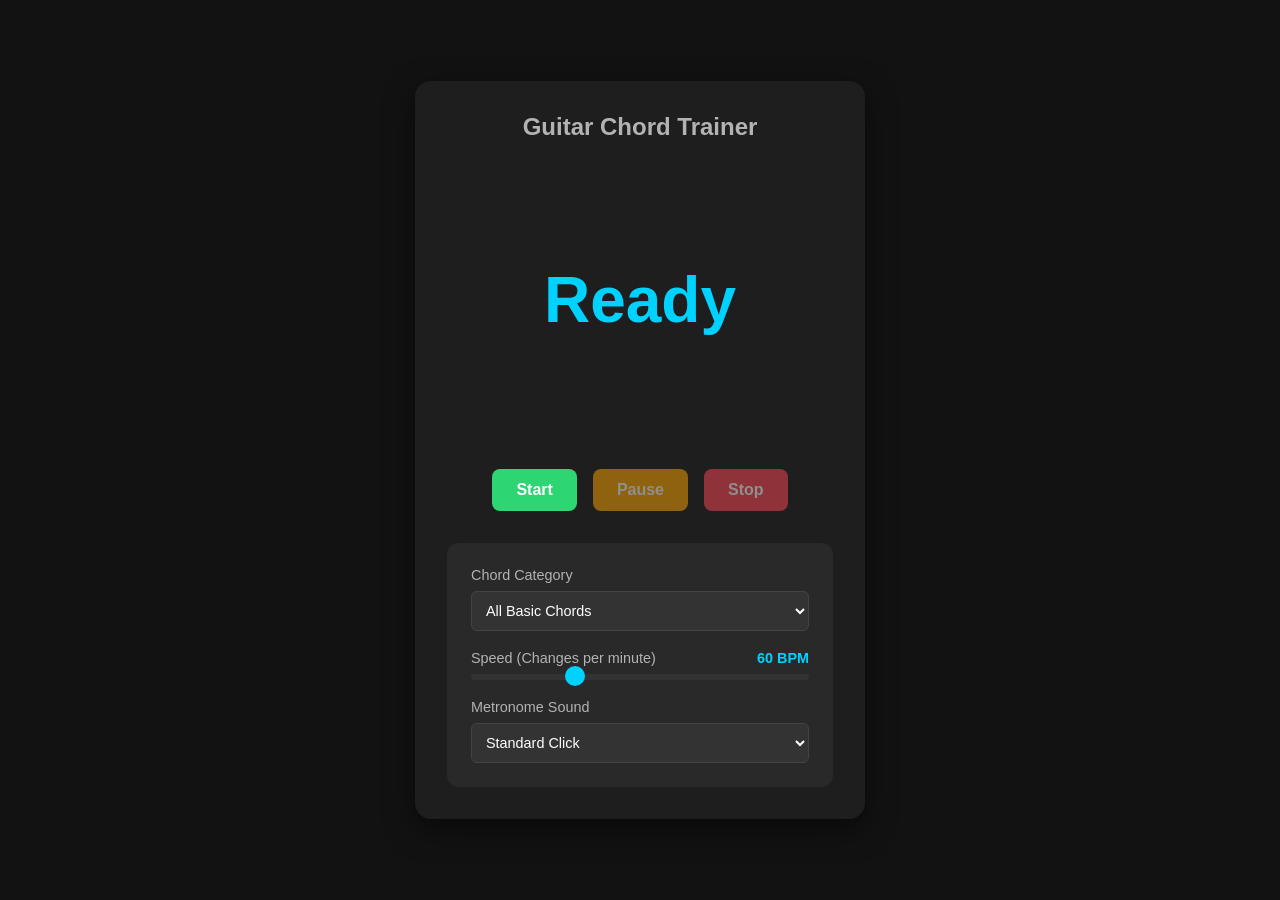
==== index.html @ adf0e7cd "Rename indext.html to index.html" ====
<!DOCTYPE html>
<html lang="en">
<head>
    <meta charset="UTF-8">
    <meta name="viewport" content="width=device-width, initial-scale=1.0">
    <title>Guitar Chord Trainer</title>
    <style>
        :root {
            --bg-color: #121212;
            --card-bg: #1e1e1e;
            --text-main: #ffffff;
            --text-muted: #b3b3b3;
            --accent: #00d2ff;
            --accent-hover: #00a8cc;
            --danger: #ff4757;
            --success: #2ed573;
            --group-header: #888888;
        }

        * {
            box-sizing: border-box;
            margin: 0;
            padding: 0;
            font-family: 'Segoe UI', Roboto, Helvetica, Arial, sans-serif;
        }

        body {
            background-color: var(--bg-color);
            color: var(--text-main);
            display: flex;
            flex-direction: column;
            align-items: center;
            justify-content: center;
            min-height: 100vh;
        }

        .container {
            background-color: var(--card-bg);
            padding: 2rem;
            border-radius: 16px;
            box-shadow: 0 10px 30px rgba(0, 0, 0, 0.5);
            width: 90%;
            max-width: 450px;
            text-align: center;
        }

        h1 {
            font-size: 1.5rem;
            color: var(--text-muted);
            margin-bottom: 1.5rem;
        }

        .chord-display {
            min-height: 280px;
            display: flex;
            flex-direction: column;
            align-items: center;
            justify-content: center;
            margin-bottom: 1.5rem;
        }

        #chord-name {
            font-size: 4rem;
            font-weight: bold;
            color: var(--accent);
            margin-bottom: 10px;
            min-height: 70px;
        }

        #chord-diagram svg {
            width: 150px;
            height: auto;
        }

        /* Pulse animation on beat */
        .pulse {
            animation: pulse-animation 0.2s ease-out;
        }

        @keyframes pulse-animation {
            0% { transform: scale(1); }
            50% { transform: scale(1.05); }
            100% { transform: scale(1); }
        }

        .controls {
            display: flex;
            gap: 1rem;
            justify-content: center;
            margin-bottom: 2rem;
        }

        button {
            border: none;
            padding: 12px 24px;
            border-radius: 8px;
            font-size: 1rem;
            font-weight: 600;
            cursor: pointer;
            transition: all 0.2s ease;
            color: white;
        }

        #btn-start { background-color: var(--success); }
        #btn-start:hover { background-color: #26b360; }
        
        #btn-pause { background-color: #ffa502; }
        #btn-pause:hover { background-color: #e59400; }
        
        #btn-stop { background-color: var(--danger); }
        #btn-stop:hover { background-color: #e03e4d; }

        button:disabled {
            opacity: 0.5;
            cursor: not-allowed;
        }

        .settings {
            display: flex;
            flex-direction: column;
            gap: 1.2rem;
            background: rgba(255, 255, 255, 0.05);
            padding: 1.5rem;
            border-radius: 12px;
        }

        .setting-group {
            display: flex;
            flex-direction: column;
            gap: 0.5rem;
            text-align: left;
        }

        label {
            font-size: 0.9rem;
            color: var(--text-muted);
            display: flex;
            justify-content: space-between;
        }

        #bpm-val {
            color: var(--accent);
            font-weight: bold;
        }

        /* Modern Range Slider */
        input[type=range] {
            -webkit-appearance: none;
            width: 100%;
            background: transparent;
        }
        input[type=range]::-webkit-slider-thumb {
            -webkit-appearance: none;
            height: 20px;
            width: 20px;
            border-radius: 50%;
            background: var(--accent);
            cursor: pointer;
            margin-top: -8px;
        }
        input[type=range]::-webkit-slider-runnable-track {
            width: 100%;
            height: 6px;
            cursor: pointer;
            background: #333;
            border-radius: 3px;
        }

        select {
            padding: 10px;
            background-color: #333;
            color: white;
            border: 1px solid #444;
            border-radius: 6px;
            font-size: 0.9rem;
            outline: none;
            cursor: pointer;
        }
        select:focus {
            border-color: var(--accent);
        }
        
        optgroup {
            color: var(--group-header);
            font-style: normal;
            font-weight: bold;
        }
        option {
            color: white;
        }
    </style>
</head>
<body>

    <div class="container">
        <h1>Guitar Chord Trainer</h1>
        
        <div class="chord-display" id="display-area">
            <div id="chord-name">Ready</div>
            <div id="chord-diagram">
                <!-- SVG generated by JS goes here -->
            </div>
        </div>

        <div class="controls">
            <button id="btn-start">Start</button>
            <button id="btn-pause" disabled>Pause</button>
            <button id="btn-stop" disabled>Stop</button>
        </div>

        <div class="settings">
            
            <div class="setting-group">
                <label>Chord Category</label>
                <select id="category-select">
                    <optgroup label="Random Practice">
                        <option value="all">All Basic Chords</option>
                        <option value="major">Basic Major Chords</option>
                        <option value="minor">Basic Minor Chords</option>
                        <option value="seventh">Basic Minor Seventh</option>
                    </optgroup>
                    <optgroup label="Song Progressions (Sequential)">
                        <option value="prog_g_pop" data-seq="true">Pop 4-Chord (G - D - Em - C)</option>
                        <option value="prog_c_50s" data-seq="true">50s Ballad (C - Am - Dm - G)</option>
                        <option value="prog_a_rock" data-seq="true">Classic Rock (A - D - E)</option>
                        <option value="prog_em_alt" data-seq="true">Alt Rock (Em - C - G - D)</option>
                    </optgroup>
                </select>
            </div>

            <div class="setting-group">
                <label>
                    <span>Speed (Changes per minute)</span>
                    <span id="bpm-val">60 BPM</span>
                </label>
                <input type="range" id="bpm-slider" min="1" max="200" value="60">
            </div>
            
            <div class="setting-group">
                <label>Metronome Sound</label>
                <select id="sound-select">
                    <option value="click">Standard Click</option>
                    <option value="wood">Woodblock</option>
                    <option value="synth">Synth Beep</option>
                </select>
            </div>
        </div>
    </div>

    <script>
        // --- CHORD DICTIONARY & CATEGORIES ---
        // Format for each string: [Fret Number, Finger Number]
        const chordData = {
            "C":  [[-1,0], [3,3], [2,2], [0,0], [1,1], [0,0]],
            "D":  [[-1,0], [-1,0], [0,0], [2,1], [3,3], [2,2]],
            "E":  [[0,0], [2,2], [2,3], [1,1], [0,0], [0,0]],
            "G":  [[3,3], [2,2], [0,0], [0,0], [0,0], [3,4]],
            "A":  [[-1,0], [0,0], [2,1], [2,2], [2,3], [0,0]],
            
            "Dm": [[-1,0], [-1,0], [0,0], [2,2], [3,3], [1,1]],
            "Em": [[0,0], [2,2], [2,3], [0,0], [0,0], [0,0]],
            "Am": [[-1,0], [0,0], [2,2], [2,3], [1,1], [0,0]],
            
            "C7": [[-1,0], [3,3], [2,2], [3,4], [1,1], [0,0]],
            "D7": [[-1,0], [-1,0], [0,0], [2,2], [1,1], [2,3]],
            "E7": [[0,0], [2,2], [0,0], [1,1], [0,0], [0,0]],
            "G7": [[3,3], [2,2], [0,0], [0,0], [0,0], [1,1]],
            "A7": [[-1,0], [0,0], [2,2], [0,0], [2,3], [0,0]],
            "B7": [[-1,0], [2,2], [1,1], [2,3], [0,0], [2,4]]
        };

        const categories = {
            major: ["C", "D", "E", "G", "A"],
            minor: ["Dm", "Em", "Am"],
            seventh: ["C7", "D7", "E7", "G7", "A7", "B7"],
            // Sequential Progressions
            prog_g_pop: ["G", "D", "Em", "C"],
            prog_c_50s: ["C", "Am", "Dm", "G"],
            prog_a_rock: ["A", "D", "E"],
            prog_em_alt: ["Em", "C", "G", "D"]
        };

        // --- DOM ELEMENTS ---
        const chordNameEl = document.getElementById('chord-name');
        const chordDiagramEl = document.getElementById('chord-diagram');
        const displayArea = document.getElementById('display-area');
        
        const btnStart = document.getElementById('btn-start');
        const btnPause = document.getElementById('btn-pause');
        const btnStop = document.getElementById('btn-stop');
        
        const bpmSlider = document.getElementById('bpm-slider');
        const bpmVal = document.getElementById('bpm-val');
        const soundSelect = document.getElementById('sound-select');
        const categorySelect = document.getElementById('category-select');

        // --- STATE VARIABLES ---
        let timerId = null;
        let isPlaying = false;
        let currentBpm = 60;
        let currentChord = "";
        let audioCtx = null;
        let sequenceIndex = 0; // Tracks position for sequential modes

        // --- HELPER: Get active chord list ---
        function getActiveChords() {
            const selection = categorySelect.value;
            if (selection === "all") {
                return [...categories.major, ...categories.minor, ...categories.seventh];
            }
            return categories[selection];
        }

        // --- AUDIO ENGINE (Web Audio API) ---
        function initAudio() {
            if (!audioCtx) {
                audioCtx = new (window.AudioContext || window.webkitAudioContext)();
            }
            if (audioCtx.state === 'suspended') {
                audioCtx.resume();
            }
        }

        function playMetronome() {
            if (!audioCtx) return;
            
            const osc = audioCtx.createOscillator();
            const gainNode = audioCtx.createGain();
            
            osc.connect(gainNode);
            gainNode.connect(audioCtx.destination);
            
            const type = soundSelect.value;
            const now = audioCtx.currentTime;

            if (type === 'click') {
                osc.type = 'sine';
                osc.frequency.setValueAtTime(1000, now);
                gainNode.gain.setValueAtTime(1, now);
                gainNode.gain.exponentialRampToValueAtTime(0.001, now + 0.1);
                osc.start(now);
                osc.stop(now + 0.1);
            } else if (type === 'wood') {
                osc.type = 'triangle';
                osc.frequency.setValueAtTime(400, now);
                gainNode.gain.setValueAtTime(1, now);
                gainNode.gain.exponentialRampToValueAtTime(0.001, now + 0.1);
                osc.start(now);
                osc.stop(now + 0.1);
            } else if (type === 'synth') {
                osc.type = 'square';
                osc.frequency.setValueAtTime(600, now);
                gainNode.gain.setValueAtTime(0.2, now);
                gainNode.gain.exponentialRampToValueAtTime(0.001, now + 0.15);
                osc.start(now);
                osc.stop(now + 0.15);
            }
        }

        // --- SVG CHORD DIAGRAM GENERATOR ---
        function generateChordSVG(stringsArray) {
            let svg = `<svg viewBox="0 0 120 150" xmlns="http://www.w3.org/2000/svg">`;
            
            for (let i = 0; i <= 5; i++) {
                let y = 30 + (i * 22);
                let weight = i === 0 ? 4 : 1; 
                svg += `<line x1="10" y1="${y}" x2="110" y2="${y}" stroke="var(--text-main)" stroke-width="${weight}"/>`;
            }

            for (let i = 0; i < 6; i++) {
                let x = 10 + (i * 20);
                svg += `<line x1="${x}" y1="30" x2="${x}" y2="140" stroke="var(--text-main)" stroke-width="1"/>`;
            }

            stringsArray.forEach((stringData, stringIdx) => {
                let fret = stringData[0];
                let finger = stringData[1];
                let x = 10 + (stringIdx * 20);
                
                if (fret === -1) {
                    svg += `<text x="${x}" y="20" fill="var(--danger)" font-size="14" font-weight="bold" text-anchor="middle">X</text>`;
                } else if (fret === 0) {
                    svg += `<circle cx="${x}" cy="18" r="4" stroke="var(--text-main)" fill="none" stroke-width="1.5"/>`;
                } else {
                    let y = 30 + ((fret - 0.5) * 22);
                    svg += `<circle cx="${x}" cy="${y}" r="8.5" fill="var(--accent)"/>`;
                    svg += `<text x="${x}" y="${y}" fill="var(--bg-color)" font-size="11" font-weight="bold" text-anchor="middle" dominant-baseline="central">${finger}</text>`;
                }
            });

            svg += `</svg>`;
            return svg;
        }

        // --- APP LOGIC ---
        function nextBeat() {
            const activeChords = getActiveChords();
            const selectedOption = categorySelect.options[categorySelect.selectedIndex];
            const isSequential = selectedOption.getAttribute('data-seq') === 'true';
            
            let newChord;
            
            if (isSequential) {
                // Play chords in exact order, loop back to start
                newChord = activeChords[sequenceIndex % activeChords.length];
                sequenceIndex++;
            } else {
                // Play chords randomly without repeating
                do {
                    newChord = activeChords[Math.floor(Math.random() * activeChords.length)];
                } while (newChord === currentChord && activeChords.length > 1);
            }
            
            currentChord = newChord;

            // Update UI
            chordNameEl.innerText = currentChord;
            chordDiagramEl.innerHTML = generateChordSVG(chordData[currentChord]);

            // Visual pulse effect
            displayArea.classList.remove('pulse');
            void displayArea.offsetWidth; // trigger reflow
            displayArea.classList.add('pulse');

            playMetronome();
        }

        function applyTimer() {
            if (timerId) clearInterval(timerId);
            if (isPlaying) {
                const intervalMs = 60000 / currentBpm;
                timerId = setInterval(nextBeat, intervalMs);
            }
        }

        // --- EVENT LISTENERS ---
        btnStart.addEventListener('click', () => {
            initAudio();
            if (!isPlaying) {
                isPlaying = true;
                btnStart.disabled = true;
                btnPause.disabled = false;
                btnStop.disabled = false;
                nextBeat();
                applyTimer();
            }
        });

        btnPause.addEventListener('click', () => {
            isPlaying = false;
            clearInterval(timerId);
            btnStart.disabled = false;
            btnPause.disabled = true;
        });

        btnStop.addEventListener('click', () => {
            isPlaying = false;
            clearInterval(timerId);
            currentChord = "";
            sequenceIndex = 0; // Reset progression to the first chord
            chordNameEl.innerText = "Ready";
            chordDiagramEl.innerHTML = "";
            btnStart.disabled = false;
            btnPause.disabled = true;
            btnStop.disabled = true;
        });

        bpmSlider.addEventListener('input', (e) => {
            currentBpm = e.target.value;
            bpmVal.innerText = `${currentBpm} BPM`;
            applyTimer(); 
        });
        
        categorySelect.addEventListener('change', () => {
            sequenceIndex = 0; // Reset progression to start when category changes
        });

    </script>
</body>
</html>
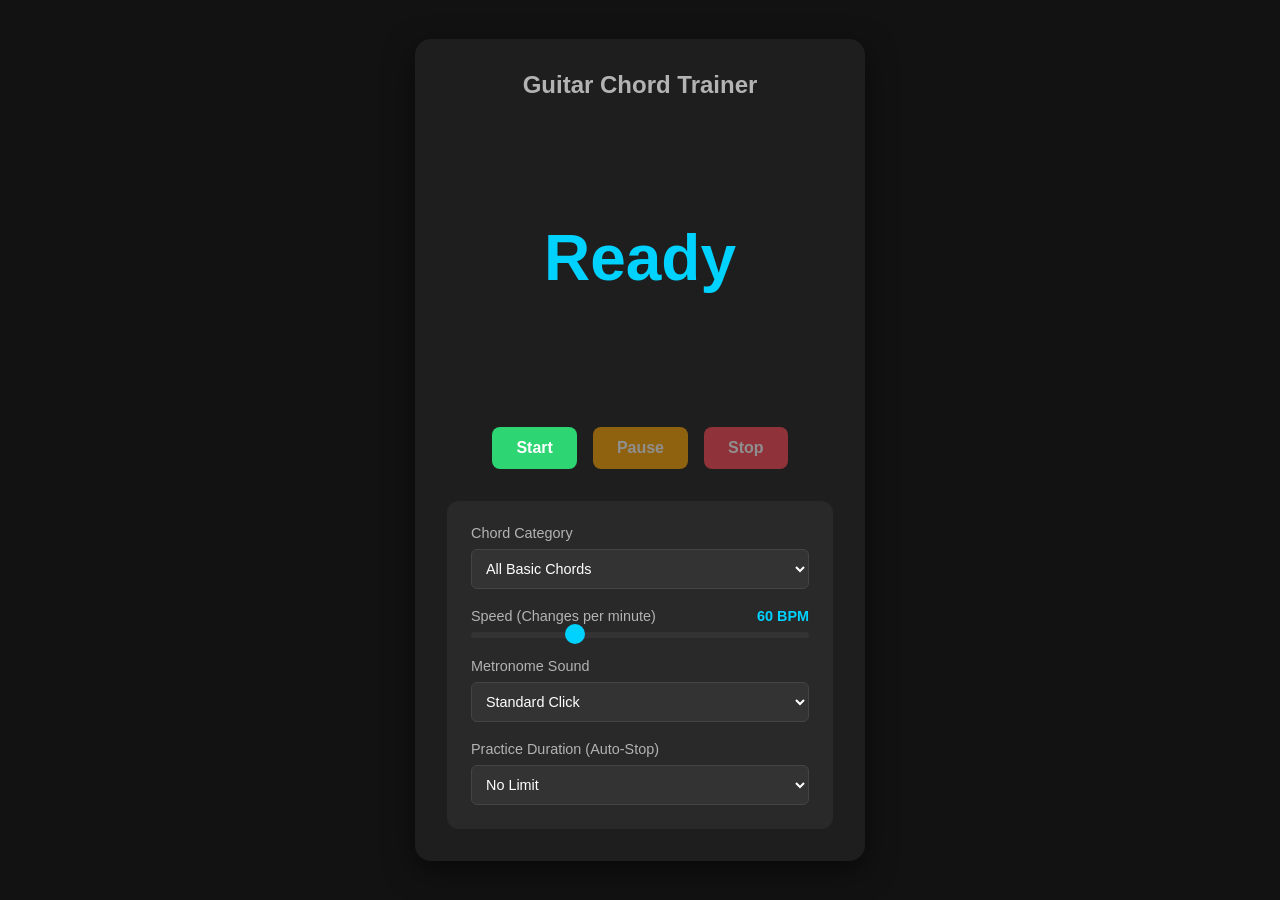
==== commit 9197d9a1: "Added timer Added timer function" ====
--- a/index.html
+++ b/index.html
@@ -32,6 +32,7 @@
             align-items: center;
             justify-content: center;
             min-height: 100vh;
+            padding: 2rem 0;
         }
 
         .container {
@@ -57,6 +58,21 @@
             align-items: center;
             justify-content: center;
             margin-bottom: 1.5rem;
+            position: relative; /* Allows absolute positioning for the timer */
+        }
+
+        #time-remaining {
+            position: absolute;
+            top: 0px;
+            right: 0px;
+            font-family: monospace;
+            font-size: 1.1rem;
+            color: var(--danger);
+            background: rgba(255, 71, 87, 0.15);
+            padding: 4px 10px;
+            border-radius: 6px;
+            display: none; /* Hidden until a timer is set */
+            font-weight: bold;
         }
 
         #chord-name {
@@ -166,7 +182,7 @@
             border-radius: 3px;
         }
 
-        select {
+        select, input[type=text] {
             padding: 10px;
             background-color: #333;
             color: white;
@@ -174,20 +190,33 @@
             border-radius: 6px;
             font-size: 0.9rem;
             outline: none;
-            cursor: pointer;
-        }
-        select:focus {
-            border-color: var(--accent);
-        }
+        }
+        select { cursor: pointer; }
+        select:focus, input[type=text]:focus { border-color: var(--accent); }
         
         optgroup {
             color: var(--group-header);
             font-style: normal;
             font-weight: bold;
         }
-        option {
-            color: white;
-        }
+        option { color: white; }
+
+        /* Custom Input Styling */
+        #custom-input-section {
+            background: rgba(0, 0, 0, 0.2);
+            padding: 1rem;
+            border-radius: 8px;
+        }
+        .checkbox-label {
+            display: flex;
+            align-items: center;
+            justify-content: flex-start;
+            gap: 10px;
+            cursor: pointer;
+            margin-top: 5px;
+        }
+        .checkbox-label input { cursor: pointer; }
+
     </style>
 </head>
 <body>
@@ -196,6 +225,7 @@
         <h1>Guitar Chord Trainer</h1>
         
         <div class="chord-display" id="display-area">
+            <div id="time-remaining">00:00</div>
             <div id="chord-name">Ready</div>
             <div id="chord-diagram">
                 <!-- SVG generated by JS goes here -->
@@ -213,8 +243,11 @@
             <div class="setting-group">
                 <label>Chord Category</label>
                 <select id="category-select">
+                    <optgroup label="Your Selection">
+                        <option value="custom">✍️ Custom Input...</option>
+                    </optgroup>
                     <optgroup label="Random Practice">
-                        <option value="all">All Basic Chords</option>
+                        <option value="all" selected>All Basic Chords</option>
                         <option value="major">Basic Major Chords</option>
                         <option value="minor">Basic Minor Chords</option>
                         <option value="seventh">Basic Minor Seventh</option>
@@ -228,6 +261,17 @@
                 </select>
             </div>
 
+            <!-- HIDDEN BY DEFAULT: Custom Input Section -->
+            <div class="setting-group" id="custom-input-section" style="display: none;">
+                <label>Type chords (e.g., CDE, C, D, Am)</label>
+                <input type="text" id="custom-chords" placeholder="C D E..." autocomplete="off">
+                <label class="checkbox-label">
+                    <input type="checkbox" id="custom-seq">
+                    Play in exact order (Sequential)
+                </label>
+                <div id="custom-feedback" style="font-size: 0.8rem; color: var(--accent); margin-top: 5px;"></div>
+            </div>
+
             <div class="setting-group">
                 <label>
                     <span>Speed (Changes per minute)</span>
@@ -244,12 +288,25 @@
                     <option value="synth">Synth Beep</option>
                 </select>
             </div>
+
+            <div class="setting-group">
+                <label>Practice Duration (Auto-Stop)</label>
+                <select id="timer-select">
+                    <option value="0">No Limit</option>
+                    <option value="1">1 Minute</option>
+                    <option value="2">2 Minutes</option>
+                    <option value="5">5 Minutes</option>
+                    <option value="10">10 Minutes</option>
+                    <option value="15">15 Minutes</option>
+                    <option value="30">30 Minutes</option>
+                </select>
+            </div>
+
         </div>
     </div>
 
     <script>
         // --- CHORD DICTIONARY & CATEGORIES ---
-        // Format for each string: [Fret Number, Finger Number]
         const chordData = {
             "C":  [[-1,0], [3,3], [2,2], [0,0], [1,1], [0,0]],
             "D":  [[-1,0], [-1,0], [0,0], [2,1], [3,3], [2,2]],
@@ -273,7 +330,6 @@
             major: ["C", "D", "E", "G", "A"],
             minor: ["Dm", "Em", "Am"],
             seventh: ["C7", "D7", "E7", "G7", "A7", "B7"],
-            // Sequential Progressions
             prog_g_pop: ["G", "D", "Em", "C"],
             prog_c_50s: ["C", "Am", "Dm", "G"],
             prog_a_rock: ["A", "D", "E"],
@@ -284,6 +340,7 @@
         const chordNameEl = document.getElementById('chord-name');
         const chordDiagramEl = document.getElementById('chord-diagram');
         const displayArea = document.getElementById('display-area');
+        const timeRemainingEl = document.getElementById('time-remaining');
         
         const btnStart = document.getElementById('btn-start');
         const btnPause = document.getElementById('btn-pause');
@@ -293,6 +350,12 @@
         const bpmVal = document.getElementById('bpm-val');
         const soundSelect = document.getElementById('sound-select');
         const categorySelect = document.getElementById('category-select');
+        const timerSelect = document.getElementById('timer-select');
+        
+        const customInputSection = document.getElementById('custom-input-section');
+        const customInput = document.getElementById('custom-chords');
+        const customSeqToggle = document.getElementById('custom-seq');
+        const customFeedback = document.getElementById('custom-feedback');
 
         // --- STATE VARIABLES ---
         let timerId = null;
@@ -300,7 +363,30 @@
         let currentBpm = 60;
         let currentChord = "";
         let audioCtx = null;
-        let sequenceIndex = 0; // Tracks position for sequential modes
+        let sequenceIndex = 0;
+        
+        // Auto-stop states
+        let countdownId = null;
+        let timerDuration = 0; // Target duration in seconds
+        let timeRemaining = 0; // Current remaining time in seconds
+
+        // --- CUSTOM INPUT PARSER ---
+        const allAvailableChords = Object.keys(chordData).sort((a, b) => b.length - a.length);
+        const chordRegex = new RegExp(allAvailableChords.join('|'), 'gi');
+
+        function getParsedCustomChords() {
+            const rawInput = customInput.value;
+            const matches = rawInput.match(chordRegex);
+            if (!matches || matches.length === 0) return ["C"];
+            return matches.map(match => {
+                return allAvailableChords.find(c => c.toLowerCase() === match.toLowerCase());
+            });
+        }
+
+        function updateFeedback() {
+            const parsed = getParsedCustomChords();
+            customFeedback.innerText = "Currently Active: " + parsed.join(", ");
+        }
 
         // --- HELPER: Get active chord list ---
         function getActiveChords() {
@@ -308,25 +394,22 @@
             if (selection === "all") {
                 return [...categories.major, ...categories.minor, ...categories.seventh];
             }
+            if (selection === "custom") {
+                return getParsedCustomChords();
+            }
             return categories[selection];
         }
 
-        // --- AUDIO ENGINE (Web Audio API) ---
+        // --- AUDIO ENGINE ---
         function initAudio() {
-            if (!audioCtx) {
-                audioCtx = new (window.AudioContext || window.webkitAudioContext)();
-            }
-            if (audioCtx.state === 'suspended') {
-                audioCtx.resume();
-            }
+            if (!audioCtx) audioCtx = new (window.AudioContext || window.webkitAudioContext)();
+            if (audioCtx.state === 'suspended') audioCtx.resume();
         }
 
         function playMetronome() {
             if (!audioCtx) return;
-            
             const osc = audioCtx.createOscillator();
             const gainNode = audioCtx.createGain();
-            
             osc.connect(gainNode);
             gainNode.connect(audioCtx.destination);
             
@@ -334,49 +417,36 @@
             const now = audioCtx.currentTime;
 
             if (type === 'click') {
-                osc.type = 'sine';
-                osc.frequency.setValueAtTime(1000, now);
-                gainNode.gain.setValueAtTime(1, now);
-                gainNode.gain.exponentialRampToValueAtTime(0.001, now + 0.1);
-                osc.start(now);
-                osc.stop(now + 0.1);
+                osc.type = 'sine'; osc.frequency.setValueAtTime(1000, now);
+                gainNode.gain.setValueAtTime(1, now); gainNode.gain.exponentialRampToValueAtTime(0.001, now + 0.1);
+                osc.start(now); osc.stop(now + 0.1);
             } else if (type === 'wood') {
-                osc.type = 'triangle';
-                osc.frequency.setValueAtTime(400, now);
-                gainNode.gain.setValueAtTime(1, now);
-                gainNode.gain.exponentialRampToValueAtTime(0.001, now + 0.1);
-                osc.start(now);
-                osc.stop(now + 0.1);
+                osc.type = 'triangle'; osc.frequency.setValueAtTime(400, now);
+                gainNode.gain.setValueAtTime(1, now); gainNode.gain.exponentialRampToValueAtTime(0.001, now + 0.1);
+                osc.start(now); osc.stop(now + 0.1);
             } else if (type === 'synth') {
-                osc.type = 'square';
-                osc.frequency.setValueAtTime(600, now);
-                gainNode.gain.setValueAtTime(0.2, now);
-                gainNode.gain.exponentialRampToValueAtTime(0.001, now + 0.15);
-                osc.start(now);
-                osc.stop(now + 0.15);
-            }
-        }
-
-        // --- SVG CHORD DIAGRAM GENERATOR ---
+                osc.type = 'square'; osc.frequency.setValueAtTime(600, now);
+                gainNode.gain.setValueAtTime(0.2, now); gainNode.gain.exponentialRampToValueAtTime(0.001, now + 0.15);
+                osc.start(now); osc.stop(now + 0.15);
+            }
+        }
+
+        // --- SVG GENERATOR ---
         function generateChordSVG(stringsArray) {
             let svg = `<svg viewBox="0 0 120 150" xmlns="http://www.w3.org/2000/svg">`;
-            
             for (let i = 0; i <= 5; i++) {
                 let y = 30 + (i * 22);
                 let weight = i === 0 ? 4 : 1; 
                 svg += `<line x1="10" y1="${y}" x2="110" y2="${y}" stroke="var(--text-main)" stroke-width="${weight}"/>`;
             }
-
             for (let i = 0; i < 6; i++) {
                 let x = 10 + (i * 20);
                 svg += `<line x1="${x}" y1="30" x2="${x}" y2="140" stroke="var(--text-main)" stroke-width="1"/>`;
             }
-
             stringsArray.forEach((stringData, stringIdx) => {
                 let fret = stringData[0];
                 let finger = stringData[1];
                 let x = 10 + (stringIdx * 20);
-                
                 if (fret === -1) {
                     svg += `<text x="${x}" y="20" fill="var(--danger)" font-size="14" font-weight="bold" text-anchor="middle">X</text>`;
                 } else if (fret === 0) {
@@ -387,7 +457,6 @@
                     svg += `<text x="${x}" y="${y}" fill="var(--bg-color)" font-size="11" font-weight="bold" text-anchor="middle" dominant-baseline="central">${finger}</text>`;
                 }
             });
-
             svg += `</svg>`;
             return svg;
         }
@@ -396,30 +465,27 @@
         function nextBeat() {
             const activeChords = getActiveChords();
             const selectedOption = categorySelect.options[categorySelect.selectedIndex];
-            const isSequential = selectedOption.getAttribute('data-seq') === 'true';
+            
+            const isPresetSequential = selectedOption.getAttribute('data-seq') === 'true';
+            const isCustomSequential = categorySelect.value === 'custom' && customSeqToggle.checked;
+            const playInSequence = isPresetSequential || isCustomSequential;
             
             let newChord;
-            
-            if (isSequential) {
-                // Play chords in exact order, loop back to start
+            if (playInSequence) {
                 newChord = activeChords[sequenceIndex % activeChords.length];
                 sequenceIndex++;
             } else {
-                // Play chords randomly without repeating
                 do {
                     newChord = activeChords[Math.floor(Math.random() * activeChords.length)];
                 } while (newChord === currentChord && activeChords.length > 1);
             }
             
             currentChord = newChord;
-
-            // Update UI
             chordNameEl.innerText = currentChord;
             chordDiagramEl.innerHTML = generateChordSVG(chordData[currentChord]);
 
-            // Visual pulse effect
             displayArea.classList.remove('pulse');
-            void displayArea.offsetWidth; // trigger reflow
+            void displayArea.offsetWidth; 
             displayArea.classList.add('pulse');
 
             playMetronome();
@@ -431,6 +497,58 @@
                 const intervalMs = 60000 / currentBpm;
                 timerId = setInterval(nextBeat, intervalMs);
             }
+        }
+
+        // --- AUTO-STOP LOGIC ---
+        function updateTimerDisplay() {
+            if (timerDuration === 0) {
+                timeRemainingEl.style.display = 'none';
+                return;
+            }
+            timeRemainingEl.style.display = 'block';
+            let m = Math.floor(timeRemaining / 60).toString().padStart(2, '0');
+            let s = (timeRemaining % 60).toString().padStart(2, '0');
+            timeRemainingEl.innerText = `${m}:${s}`;
+        }
+
+        function startCountdown() {
+            if (timerDuration > 0) {
+                if (timeRemaining <= 0) timeRemaining = timerDuration; // Refresh if starting from 0
+                updateTimerDisplay();
+                
+                countdownId = setInterval(() => {
+                    timeRemaining--;
+                    updateTimerDisplay();
+                    
+                    if (timeRemaining <= 0) {
+                        stopApp(); // Auto-stop when time runs out
+                    }
+                }, 1000);
+            }
+        }
+
+        function stopCountdown() {
+            if (countdownId) {
+                clearInterval(countdownId);
+                countdownId = null;
+            }
+        }
+
+        function stopApp() {
+            isPlaying = false;
+            clearInterval(timerId);
+            stopCountdown();
+            currentChord = "";
+            sequenceIndex = 0; 
+            chordNameEl.innerText = "Ready";
+            chordDiagramEl.innerHTML = "";
+            btnStart.disabled = false;
+            btnPause.disabled = true;
+            btnStop.disabled = true;
+            
+            // Reset countdown visually for the next run
+            timeRemaining = timerDuration; 
+            updateTimerDisplay();
         }
 
         // --- EVENT LISTENERS ---
@@ -443,27 +561,19 @@
                 btnStop.disabled = false;
                 nextBeat();
                 applyTimer();
+                startCountdown();
             }
         });
 
         btnPause.addEventListener('click', () => {
             isPlaying = false;
             clearInterval(timerId);
+            stopCountdown(); // Pause the countdown
             btnStart.disabled = false;
             btnPause.disabled = true;
         });
 
-        btnStop.addEventListener('click', () => {
-            isPlaying = false;
-            clearInterval(timerId);
-            currentChord = "";
-            sequenceIndex = 0; // Reset progression to the first chord
-            chordNameEl.innerText = "Ready";
-            chordDiagramEl.innerHTML = "";
-            btnStart.disabled = false;
-            btnPause.disabled = true;
-            btnStop.disabled = true;
-        });
+        btnStop.addEventListener('click', stopApp);
 
         bpmSlider.addEventListener('input', (e) => {
             currentBpm = e.target.value;
@@ -472,7 +582,36 @@
         });
         
         categorySelect.addEventListener('change', () => {
-            sequenceIndex = 0; // Reset progression to start when category changes
+            sequenceIndex = 0;
+            if (categorySelect.value === 'custom') {
+                customInputSection.style.display = 'flex';
+                updateFeedback();
+            } else {
+                customInputSection.style.display = 'none';
+            }
+        });
+
+        customInput.addEventListener('input', () => {
+            sequenceIndex = 0;
+            updateFeedback();
+        });
+
+        customSeqToggle.addEventListener('change', () => {
+            sequenceIndex = 0;
+        });
+
+        timerSelect.addEventListener('change', () => {
+            timerDuration = parseInt(timerSelect.value) * 60; // Convert minutes to seconds
+            timeRemaining = timerDuration;
+            
+            // If we change the timer while it's paused or stopped, update UI
+            updateTimerDisplay();
+            
+            // If changing while playing, we need to restart the interval logic
+            if (isPlaying) {
+                stopCountdown();
+                startCountdown();
+            }
         });
 
     </script>
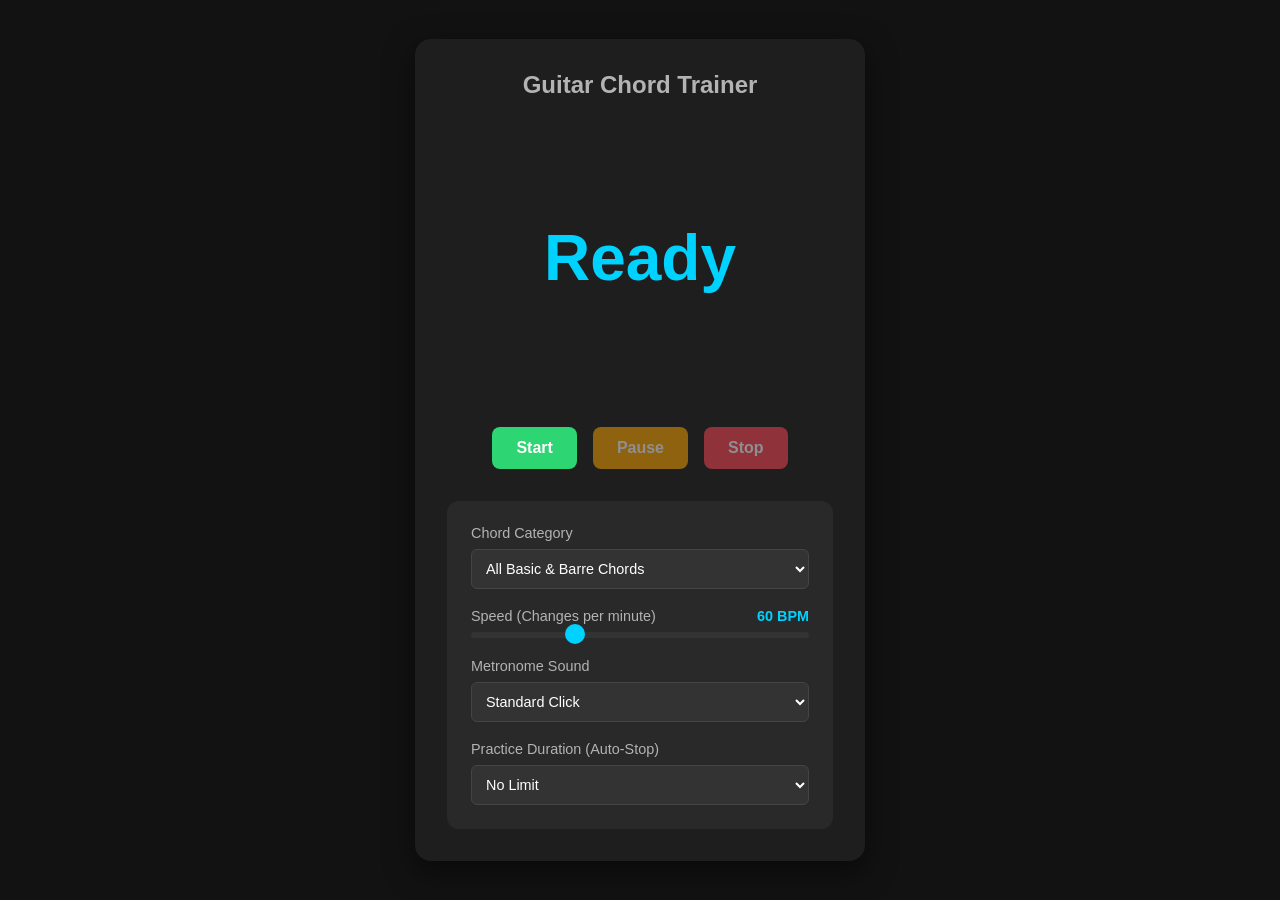
==== commit 6ddcbe11: "Barred Chords Adding barred chords" ====
--- a/index.html
+++ b/index.html
@@ -58,7 +58,7 @@
             align-items: center;
             justify-content: center;
             margin-bottom: 1.5rem;
-            position: relative; /* Allows absolute positioning for the timer */
+            position: relative;
         }
 
         #time-remaining {
@@ -71,7 +71,7 @@
             background: rgba(255, 71, 87, 0.15);
             padding: 4px 10px;
             border-radius: 6px;
-            display: none; /* Hidden until a timer is set */
+            display: none;
             font-weight: bold;
         }
 
@@ -88,7 +88,6 @@
             height: auto;
         }
 
-        /* Pulse animation on beat */
         .pulse {
             animation: pulse-animation 0.2s ease-out;
         }
@@ -159,7 +158,6 @@
             font-weight: bold;
         }
 
-        /* Modern Range Slider */
         input[type=range] {
             -webkit-appearance: none;
             width: 100%;
@@ -201,7 +199,6 @@
         }
         option { color: white; }
 
-        /* Custom Input Styling */
         #custom-input-section {
             background: rgba(0, 0, 0, 0.2);
             padding: 1rem;
@@ -247,10 +244,12 @@
                         <option value="custom">✍️ Custom Input...</option>
                     </optgroup>
                     <optgroup label="Random Practice">
-                        <option value="all" selected>All Basic Chords</option>
+                        <option value="all" selected>All Basic & Barre Chords</option>
+                        <option value="major_minor">All Major & Minor Chords</option>
                         <option value="major">Basic Major Chords</option>
                         <option value="minor">Basic Minor Chords</option>
                         <option value="seventh">Basic Minor Seventh</option>
+                        <option value="barre">Basic Barre Chords</option>
                     </optgroup>
                     <optgroup label="Song Progressions (Sequential)">
                         <option value="prog_g_pop" data-seq="true">Pop 4-Chord (G - D - Em - C)</option>
@@ -261,10 +260,9 @@
                 </select>
             </div>
 
-            <!-- HIDDEN BY DEFAULT: Custom Input Section -->
             <div class="setting-group" id="custom-input-section" style="display: none;">
-                <label>Type chords (e.g., CDE, C, D, Am)</label>
-                <input type="text" id="custom-chords" placeholder="C D E..." autocomplete="off">
+                <label>Type chords (e.g., C, D, Am, F#m)</label>
+                <input type="text" id="custom-chords" placeholder="C D F#m..." autocomplete="off">
                 <label class="checkbox-label">
                     <input type="checkbox" id="custom-seq">
                     Play in exact order (Sequential)
@@ -308,6 +306,7 @@
     <script>
         // --- CHORD DICTIONARY & CATEGORIES ---
         const chordData = {
+            // Open Chords
             "C":  [[-1,0], [3,3], [2,2], [0,0], [1,1], [0,0]],
             "D":  [[-1,0], [-1,0], [0,0], [2,1], [3,3], [2,2]],
             "E":  [[0,0], [2,2], [2,3], [1,1], [0,0], [0,0]],
@@ -323,13 +322,22 @@
             "E7": [[0,0], [2,2], [0,0], [1,1], [0,0], [0,0]],
             "G7": [[3,3], [2,2], [0,0], [0,0], [0,0], [1,1]],
             "A7": [[-1,0], [0,0], [2,2], [0,0], [2,3], [0,0]],
-            "B7": [[-1,0], [2,2], [1,1], [2,3], [0,0], [2,4]]
+            "B7": [[-1,0], [2,2], [1,1], [2,3], [0,0], [2,4]],
+
+            // Barre Chords (Frets 1-5)
+            "F":   [[1,1], [3,3], [3,4], [2,2], [1,1], [1,1]],
+            "B":   [[-1,0], [2,1], [4,2], [4,3], [4,4], [2,1]],
+            "Bm":  [[-1,0], [2,1], [4,3], [4,4], [3,2], [2,1]],
+            "F#m": [[2,1], [4,3], [4,4], [2,1], [2,1], [2,1]],
+            "Cm":  [[-1,0], [3,1], [5,3], [5,4], [4,2], [3,1]],
+            "Gm":  [[3,1], [5,3], [5,4], [3,1], [3,1], [3,1]]
         };
 
         const categories = {
             major: ["C", "D", "E", "G", "A"],
             minor: ["Dm", "Em", "Am"],
             seventh: ["C7", "D7", "E7", "G7", "A7", "B7"],
+            barre: ["F", "B", "Bm", "F#m", "Cm", "Gm"],
             prog_g_pop: ["G", "D", "Em", "C"],
             prog_c_50s: ["C", "Am", "Dm", "G"],
             prog_a_rock: ["A", "D", "E"],
@@ -367,8 +375,8 @@
         
         // Auto-stop states
         let countdownId = null;
-        let timerDuration = 0; // Target duration in seconds
-        let timeRemaining = 0; // Current remaining time in seconds
+        let timerDuration = 0; 
+        let timeRemaining = 0; 
 
         // --- CUSTOM INPUT PARSER ---
         const allAvailableChords = Object.keys(chordData).sort((a, b) => b.length - a.length);
@@ -392,7 +400,10 @@
         function getActiveChords() {
             const selection = categorySelect.value;
             if (selection === "all") {
-                return [...categories.major, ...categories.minor, ...categories.seventh];
+                return [...categories.major, ...categories.minor, ...categories.seventh, ...categories.barre];
+            }
+            if (selection === "major_minor") {
+                return [...categories.major, ...categories.minor];
             }
             if (selection === "custom") {
                 return getParsedCustomChords();
@@ -513,7 +524,7 @@
 
         function startCountdown() {
             if (timerDuration > 0) {
-                if (timeRemaining <= 0) timeRemaining = timerDuration; // Refresh if starting from 0
+                if (timeRemaining <= 0) timeRemaining = timerDuration; 
                 updateTimerDisplay();
                 
                 countdownId = setInterval(() => {
@@ -521,7 +532,7 @@
                     updateTimerDisplay();
                     
                     if (timeRemaining <= 0) {
-                        stopApp(); // Auto-stop when time runs out
+                        stopApp(); 
                     }
                 }, 1000);
             }
@@ -546,7 +557,6 @@
             btnPause.disabled = true;
             btnStop.disabled = true;
             
-            // Reset countdown visually for the next run
             timeRemaining = timerDuration; 
             updateTimerDisplay();
         }
@@ -568,7 +578,7 @@
         btnPause.addEventListener('click', () => {
             isPlaying = false;
             clearInterval(timerId);
-            stopCountdown(); // Pause the countdown
+            stopCountdown(); 
             btnStart.disabled = false;
             btnPause.disabled = true;
         });
@@ -601,13 +611,9 @@
         });
 
         timerSelect.addEventListener('change', () => {
-            timerDuration = parseInt(timerSelect.value) * 60; // Convert minutes to seconds
+            timerDuration = parseInt(timerSelect.value) * 60; 
             timeRemaining = timerDuration;
-            
-            // If we change the timer while it's paused or stopped, update UI
             updateTimerDisplay();
-            
-            // If changing while playing, we need to restart the interval logic
             if (isPlaying) {
                 stopCountdown();
                 startCountdown();
